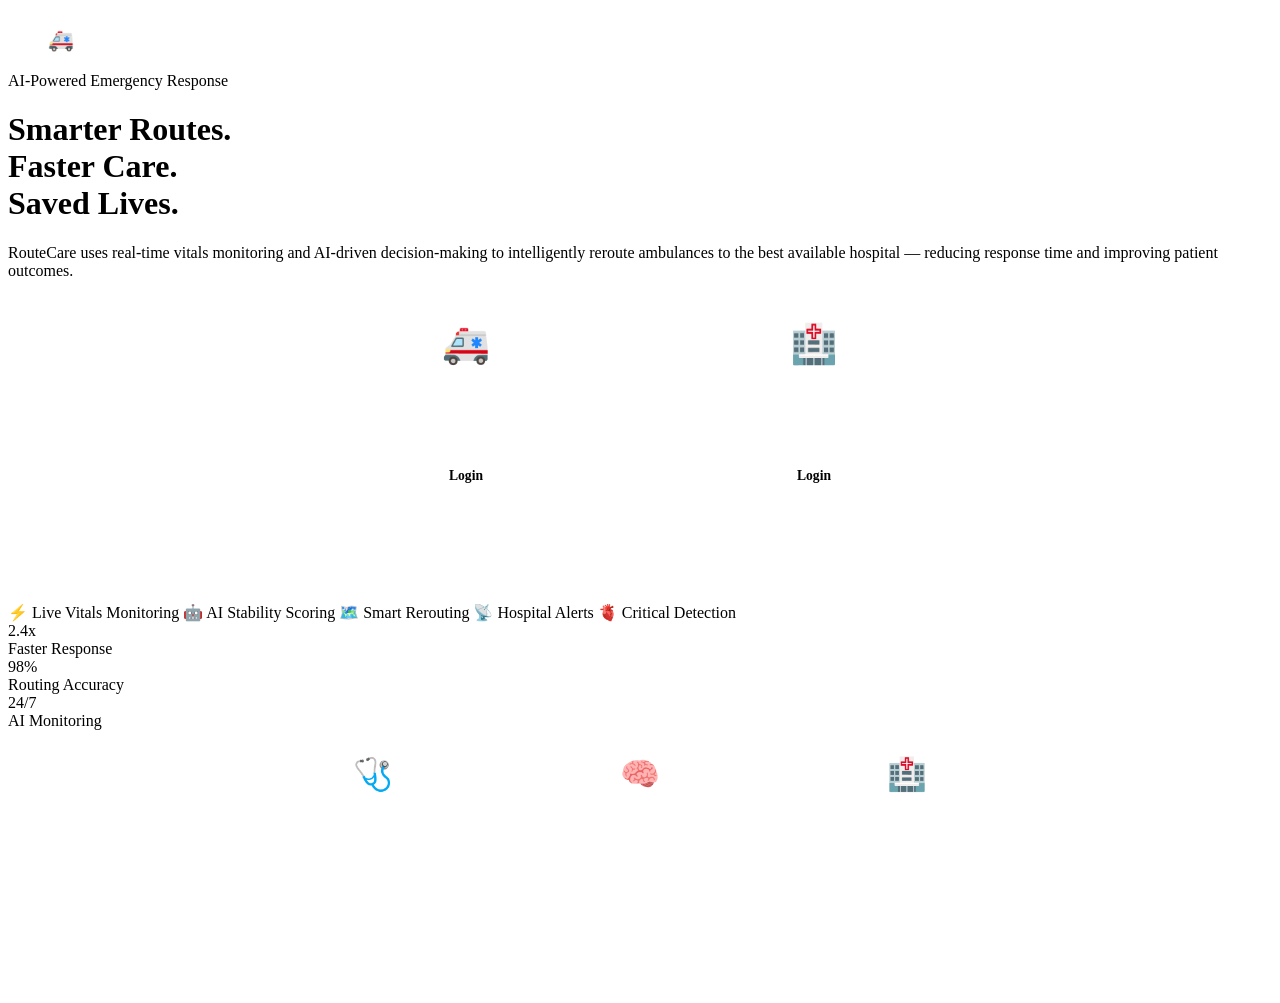
==== index.html @ 9d92e927 "Initial project setups" ====
<!DOCTYPE html>
<html lang="en">
<head>
  <meta charset="UTF-8"/>
  <meta name="viewport" content="width=device-width,initial-scale=1.0"/>
  <title>RouteCare — AI Emergency Response</title>
  <link rel="stylesheet" href="{{ url_for('static', filename='css/style.css') }}"/>
  <style>
    .landing-nav{display:flex;align-items:center;justify-content:space-between;padding:20px 40px}
    .landing-nav .brand{font-family:var(--font-head);font-size:1.3rem;font-weight:700;color:white;display:flex;align-items:center;gap:10px}
    .landing-nav .brand .dot{color:var(--lime)}
    .card-grid{display:grid;grid-template-columns:repeat(3,1fr);gap:20px;max-width:780px;margin:0 auto;padding:0 24px 60px}
    .feat-card{background:rgba(255,255,255,.05);border:1px solid rgba(255,255,255,.1);border-radius:var(--radius-md);padding:24px;text-align:center;transition:all .2s}
    .feat-card:hover{background:rgba(255,255,255,.09);transform:translateY(-3px)}
    .feat-card .icon{font-size:2rem;margin-bottom:12px}
    .feat-card h3{color:white;font-size:.95rem;margin-bottom:6px}
    .feat-card p{color:rgba(255,255,255,.5);font-size:.8rem;line-height:1.5}
    .btn-ghost-white{background:rgba(255,255,255,.08);border:1px solid rgba(255,255,255,.2);color:white;border-radius:10px;padding:13px 24px;font-size:.9rem;font-weight:600;cursor:pointer;transition:all .2s;text-decoration:none;display:inline-flex;align-items:center;gap:8px}
    .btn-ghost-white:hover{background:rgba(255,255,255,.15)}
    .portal-cards{display:grid;grid-template-columns:1fr 1fr;gap:16px;max-width:680px;margin:0 auto 40px}
    .portal-card{background:rgba(255,255,255,.06);border:1px solid rgba(255,255,255,.12);border-radius:16px;padding:24px;text-align:center;transition:all .2s}
    .portal-card:hover{background:rgba(255,255,255,.1);transform:translateY(-2px)}
    .portal-card .p-icon{font-size:2.4rem;margin-bottom:12px}
    .portal-card .p-title{font-family:var(--font-head);font-size:1rem;font-weight:700;color:white;margin-bottom:6px}
    .portal-card .p-sub{font-size:.78rem;color:rgba(255,255,255,.45);margin-bottom:18px;line-height:1.5}
    .portal-card .p-actions{display:flex;flex-direction:column;gap:8px}
    .btn-lime-sm{background:var(--lime);color:var(--dark);border-radius:8px;padding:10px 18px;font-size:.85rem;font-weight:700;text-decoration:none;display:block;transition:all .2s;border:none;cursor:pointer}
    .btn-lime-sm:hover{background:var(--lime-dark)}
    .btn-outline-white{background:transparent;border:1px solid rgba(255,255,255,.25);color:rgba(255,255,255,.75);border-radius:8px;padding:9px 18px;font-size:.82rem;font-weight:600;text-decoration:none;display:block;transition:all .2s}
    .btn-outline-white:hover{background:rgba(255,255,255,.08);color:white}
    @media(max-width:640px){.card-grid{grid-template-columns:1fr}.portal-cards{grid-template-columns:1fr}.hero-title{font-size:2.2rem}.hero-stats{gap:20px}}
  </style>
</head>
<body>
<div class="landing-hero">
  <!-- Minimal nav — brand only, no login/signup buttons -->
  <nav class="landing-nav">
    <div class="brand">
      <span>🚑</span> Route<span class="dot">Care</span>
    </div>
  </nav>

  <div class="hero-body">
    <div class="hero-badge">
      <span class="dot"></span>
      AI-Powered Emergency Response
    </div>

    <h1 class="hero-title">
      Smarter Routes.<br>
      <span class="accent">Faster Care.</span><br>
      <span class="blue-accent">Saved Lives.</span>
    </h1>

    <p class="hero-sub">
      RouteCare uses real-time vitals monitoring and AI-driven decision-making
      to intelligently reroute ambulances to the best available hospital —
      reducing response time and improving patient outcomes.
    </p>

    <!-- Portal entry cards -->
    <div class="portal-cards">
      <div class="portal-card">
        <div class="p-icon">🚑</div>
        <div class="p-title">Ambulance Unit</div>
        <div class="p-sub">Monitor patient vitals in transit and get AI-powered hospital routing</div>
        <div class="p-actions">
          <a href="/login?role=ambulance" class="btn-lime-sm">Login</a>
          <a href="/signup?role=ambulance" class="btn-outline-white">Create Account</a>
        </div>
      </div>
      <div class="portal-card">
        <div class="p-icon">🏥</div>
        <div class="p-title">Hospital</div>
        <div class="p-sub">Receive incoming emergency alerts and manage your facilities in real-time</div>
        <div class="p-actions">
          <a href="/login?role=hospital" class="btn-lime-sm">Login</a>
          <a href="/signup?role=hospital" class="btn-outline-white">Register Hospital</a>
        </div>
      </div>
    </div>

    <div class="feature-chips">
      <span class="feature-chip">⚡ Live Vitals Monitoring</span>
      <span class="feature-chip">🤖 AI Stability Scoring</span>
      <span class="feature-chip">🗺️ Smart Rerouting</span>
      <span class="feature-chip">📡 Hospital Alerts</span>
      <span class="feature-chip">🫀 Critical Detection</span>
    </div>

    <div class="hero-stats">
      <div class="hero-stat-item">
        <div class="hero-stat-num">2.4<span>x</span></div>
        <div class="hero-stat-label">Faster Response</div>
      </div>
      <div class="hero-stat-item">
        <div class="hero-stat-num">98<span>%</span></div>
        <div class="hero-stat-label">Routing Accuracy</div>
      </div>
      <div class="hero-stat-item">
        <div class="hero-stat-num">24<span>/7</span></div>
        <div class="hero-stat-label">AI Monitoring</div>
      </div>
    </div>
  </div>

  <div class="card-grid">
    <div class="feat-card">
      <div class="icon">🩺</div>
      <h3>Real-Time Vitals</h3>
      <p>Monitor HR, BP, SpO2, and temperature continuously during transit</p>
    </div>
    <div class="feat-card">
      <div class="icon">🧠</div>
      <h3>AI Decision Engine</h3>
      <p>Instant stability scoring with contextual explanation for every patient</p>
    </div>
    <div class="feat-card">
      <div class="icon">🏥</div>
      <h3>Hospital Matching</h3>
      <p>Ranks all registered hospitals by ICU availability, ETA and specialty match</p>
    </div>
  </div>
</div>
</body>
</html>
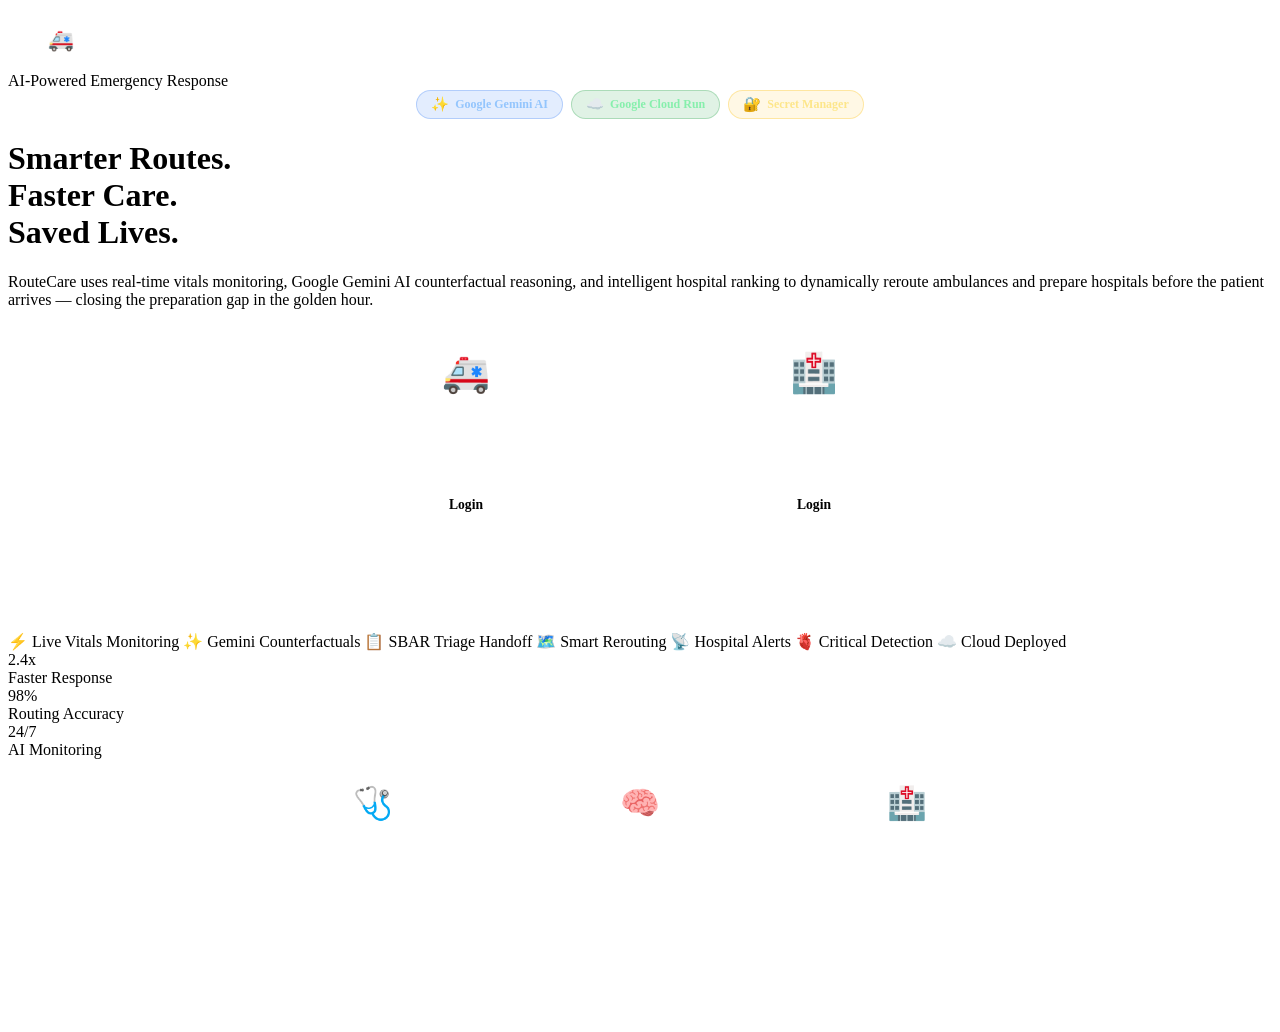
==== commit 3b541205: "Updated index Revise text to highlight Google Gemini AI integration Updated content to include Goog" ====
--- a/index.html
+++ b/index.html
@@ -46,6 +46,19 @@
       AI-Powered Emergency Response
     </div>
 
+    <!-- Google tech badges -->
+    <div style="display:flex;gap:8px;justify-content:center;flex-wrap:wrap;margin-bottom:18px">
+      <span style="display:inline-flex;align-items:center;gap:6px;background:rgba(66,133,244,.15);border:1px solid rgba(66,133,244,.3);border-radius:20px;padding:5px 14px;font-size:.75rem;font-weight:600;color:#93C5FD">
+        <span style="font-size:.9rem">✨</span> Google Gemini AI
+      </span>
+      <span style="display:inline-flex;align-items:center;gap:6px;background:rgba(52,168,83,.15);border:1px solid rgba(52,168,83,.3);border-radius:20px;padding:5px 14px;font-size:.75rem;font-weight:600;color:#86EFAC">
+        <span style="font-size:.9rem">☁️</span> Google Cloud Run
+      </span>
+      <span style="display:inline-flex;align-items:center;gap:6px;background:rgba(251,188,4,.1);border:1px solid rgba(251,188,4,.3);border-radius:20px;padding:5px 14px;font-size:.75rem;font-weight:600;color:#FDE68A">
+        <span style="font-size:.9rem">🔐</span> Secret Manager
+      </span>
+    </div>
+
     <h1 class="hero-title">
       Smarter Routes.<br>
       <span class="accent">Faster Care.</span><br>
@@ -53,9 +66,9 @@
     </h1>
 
     <p class="hero-sub">
-      RouteCare uses real-time vitals monitoring and AI-driven decision-making
-      to intelligently reroute ambulances to the best available hospital —
-      reducing response time and improving patient outcomes.
+      RouteCare uses real-time vitals monitoring, Google Gemini AI counterfactual reasoning,
+      and intelligent hospital ranking to dynamically reroute ambulances and prepare hospitals
+      before the patient arrives — closing the preparation gap in the golden hour.
     </p>
 
     <!-- Portal entry cards -->
@@ -63,7 +76,7 @@
       <div class="portal-card">
         <div class="p-icon">🚑</div>
         <div class="p-title">Ambulance Unit</div>
-        <div class="p-sub">Monitor patient vitals in transit and get AI-powered hospital routing</div>
+        <div class="p-sub">Monitor patient vitals in transit and get AI-powered hospital routing with Gemini action plans</div>
         <div class="p-actions">
           <a href="/login?role=ambulance" class="btn-lime-sm">Login</a>
           <a href="/signup?role=ambulance" class="btn-outline-white">Create Account</a>
@@ -72,7 +85,7 @@
       <div class="portal-card">
         <div class="p-icon">🏥</div>
         <div class="p-title">Hospital</div>
-        <div class="p-sub">Receive incoming emergency alerts and manage your facilities in real-time</div>
+        <div class="p-sub">Receive Gemini SBAR triage handoffs and manage your facilities in real-time</div>
         <div class="p-actions">
           <a href="/login?role=hospital" class="btn-lime-sm">Login</a>
           <a href="/signup?role=hospital" class="btn-outline-white">Register Hospital</a>
@@ -82,10 +95,12 @@
 
     <div class="feature-chips">
       <span class="feature-chip">⚡ Live Vitals Monitoring</span>
-      <span class="feature-chip">🤖 AI Stability Scoring</span>
+      <span class="feature-chip">✨ Gemini Counterfactuals</span>
+      <span class="feature-chip">📋 SBAR Triage Handoff</span>
       <span class="feature-chip">🗺️ Smart Rerouting</span>
       <span class="feature-chip">📡 Hospital Alerts</span>
       <span class="feature-chip">🫀 Critical Detection</span>
+      <span class="feature-chip">☁️ Cloud Deployed</span>
     </div>
 
     <div class="hero-stats">
